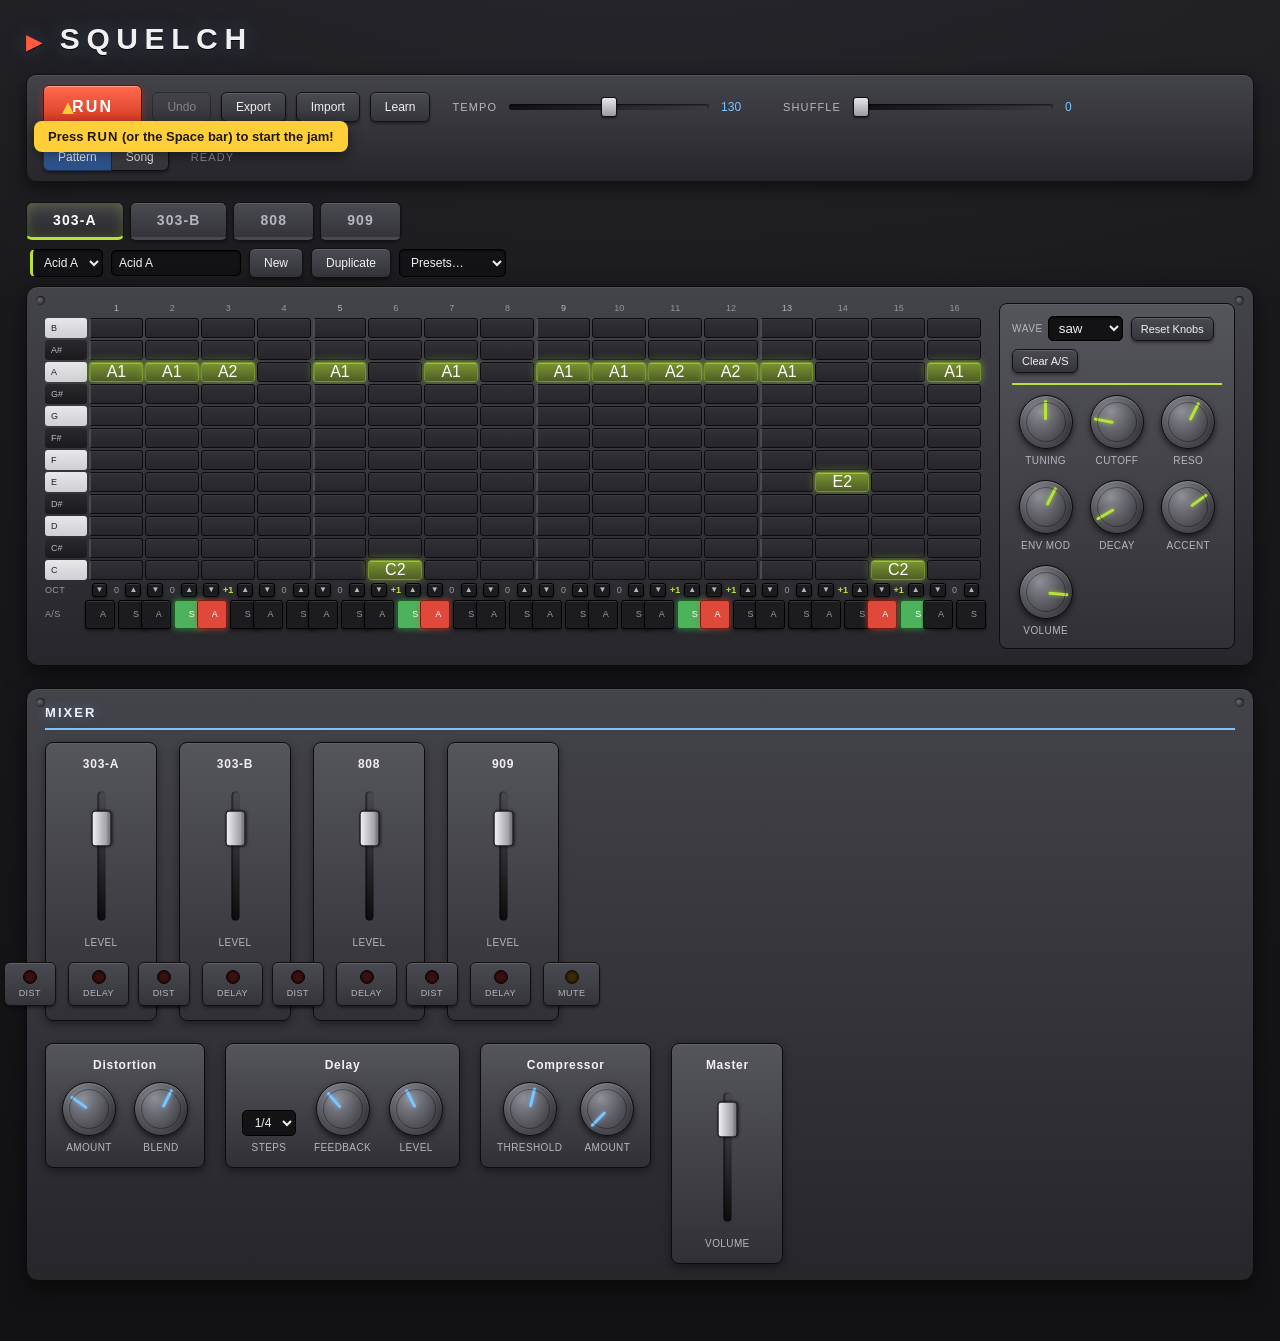
==== index.html @ 25511a31 "Initial commit: SQUELCH ReBirth-style browser rig (through M8 + Learn panel) Co-Authored-By: Claude " ====
<!doctype html>
<html lang="en">
<head>
<meta charset="utf-8">
<meta name="viewport" content="width=device-width, initial-scale=1">
<title>SQUELCH</title>
<link rel="stylesheet" href="css/style.css">
</head>
<body>
<a class="skip-link" href="#instrument-tabs">Skip to the sequencer</a>
<h1>SQUELCH</h1>

<header class="transport" role="region" aria-label="Transport">
  <div class="row">
    <button id="play" class="run-btn" aria-pressed="false">RUN</button>
    <button id="undo" disabled>Undo</button>
    <button id="export">Export</button>
    <button id="import">Import</button>
    <button id="learn">Learn</button>
    <input type="file" id="importFile" accept=".json,application/json" hidden aria-hidden="true">
  </div>
  <div class="row"><label for="tempo">Tempo</label><input type="range" id="tempo" step="1" aria-label="Tempo, beats per minute"><span class="val" id="tempoVal" aria-hidden="true"></span></div>
  <div class="row"><label for="shuffle">Shuffle</label><input type="range" id="shuffle" min="0" max="1" step="0.01" value="0" aria-label="Shuffle amount"><span class="val" id="shuffleVal" aria-hidden="true">0</span></div>
  <div class="row view-toggle" role="group" aria-label="Playback mode">
    <button id="viewPattern" class="active" aria-pressed="true">Pattern</button>
    <button id="viewSong" aria-pressed="false">Song</button>
  </div>
  <div id="status" role="status" aria-live="polite">not started</div>
</header>

<main>
  <div id="instrument-tabs"></div>
  <div id="machines"></div>
  <div id="song"></div>
  <div id="mixer"></div>
</main>

<script type="module" src="js/main.js"></script>
</body>
</html>
---- css/style.css ----
/* SQUELCH — M7.5 skeuomorphic pass. Hardware-rack aesthetic, CSS/SVG only,
   no image assets. Per-machine accent color arrives as --accent on
   .machine-section (set in main.js). */

:root {
  --chassis: #17171a;
  --panel-hi: #43434a;
  --panel-lo: #26262b;
  --rail-hi: #55555c;
  --rail-lo: #303036;
  --ink: #f0f0f2;
  --ink-dim: #b6b6be; /* raised from #9a9aa2 for WCAG contrast on the panels */
  --ink-faint: #97979f; /* raised from #6d6d75 */
  --focus: #7cc4ff; /* keyboard focus ring — always visible regardless of --accent */
  --slot: #131315;
  --accent: #7cc4ff; /* default; machines override via --accent */
  --pad-off: linear-gradient(#303036, #26262b);
  --screw: radial-gradient(circle at 40% 40%, #6a6a72, #2a2a2e 70%);
}

* { box-sizing: border-box; }

body {
  font-family: "Helvetica Neue", Arial, sans-serif;
  color: var(--ink);
  margin: 0;
  padding: 22px 26px 60px;
  background:
    radial-gradient(1200px 500px at 50% -120px, #26262c, transparent),
    linear-gradient(#1c1c20, #121214);
  min-height: 100vh;
}

h1 {
  font-size: 30px;
  font-weight: 800;
  letter-spacing: 0.22em;
  margin: 0 0 18px;
  color: var(--ink);
  text-shadow: 0 1px 0 #000, 0 0 22px rgba(124,196,255,0.25);
}
h1::before { content: "▶ "; color: #ff5a3c; font-size: 20px; }

/* ---- Transport bar ---- */
.transport {
  display: flex; align-items: center; gap: 14px 22px; flex-wrap: wrap;
  padding: 10px 16px; border-radius: 10px;
  background: linear-gradient(var(--panel-hi), var(--panel-lo));
  border: 1px solid #111;
  box-shadow: inset 0 1px 0 rgba(255,255,255,0.08), 0 6px 16px rgba(0,0,0,0.5);
  margin-bottom: 18px;
}
.transport .row { margin: 0; display: flex; align-items: center; gap: 10px; }
.transport label { width: auto; font-size: 11px; text-transform: uppercase; letter-spacing: 0.1em; color: var(--ink-dim); }

button {
  background: linear-gradient(#4a4a52, #34343a);
  color: var(--ink);
  border: 1px solid #111;
  padding: 7px 14px;
  border-radius: 6px;
  cursor: pointer;
  font-size: 12px;
  box-shadow: inset 0 1px 0 rgba(255,255,255,0.12), 0 2px 3px rgba(0,0,0,0.4);
}
button:hover { background: linear-gradient(#54545c, #3c3c42); }
button:active { box-shadow: inset 0 2px 4px rgba(0,0,0,0.5); }
button:disabled { opacity: 0.4; cursor: default; box-shadow: none; }

.run-btn {
  font-size: 16px; font-weight: 800; letter-spacing: 0.14em;
  padding: 12px 28px;
  color: #fff;
  background: linear-gradient(#ff6a4d, #d1341c);
  border: 1px solid #5a1508;
  box-shadow: inset 0 1px 0 rgba(255,255,255,0.35), 0 3px 8px rgba(209,52,28,0.5);
}
.run-btn:hover { background: linear-gradient(#ff7a5d, #e13c22); }

.val { min-width: 40px; font-variant-numeric: tabular-nums; font-size: 12px; color: var(--accent); }

/* Native range inputs styled as slim faders. */
input[type=range] {
  -webkit-appearance: none; appearance: none;
  width: 200px; height: 6px; border-radius: 3px;
  background: linear-gradient(to right, #101012, #3a3a40);
  box-shadow: inset 0 1px 2px rgba(0,0,0,0.7);
}
input[type=range]::-webkit-slider-thumb {
  -webkit-appearance: none; width: 16px; height: 20px; border-radius: 3px;
  background: linear-gradient(#e6e6ea, #9a9aa2);
  border: 1px solid #111; box-shadow: 0 1px 2px rgba(0,0,0,0.6);
  cursor: pointer;
}
input[type=range]::-moz-range-thumb {
  width: 16px; height: 20px; border-radius: 3px;
  background: linear-gradient(#e6e6ea, #9a9aa2); border: 1px solid #111; cursor: pointer;
}

#status { color: var(--ink-faint); font-size: 11px; text-transform: uppercase; letter-spacing: 0.1em; }

/* ---- Console: instrument tabs + one editor + docked mixer ---- */
.view-toggle { gap: 0 !important; }
.view-toggle button { border-radius: 0; font-size: 12px; padding: 6px 14px; }
.view-toggle button:first-child { border-radius: 6px 0 0 6px; }
.view-toggle button:last-child { border-radius: 0 6px 6px 0; border-left: none; }
.view-toggle button.active { background: linear-gradient(#3f6db0, #2b4f86); border-color: #1a3358; color: #fff; }

#instrument-tabs { display: flex; gap: 6px; margin-top: 20px; }
.inst-tab-btn {
  font-size: 14px; font-weight: 700; letter-spacing: 0.08em; padding: 9px 26px;
  border-bottom: 3px solid transparent; color: var(--ink-dim);
}
.inst-tab-btn.active {
  background: linear-gradient(var(--panel-hi), var(--panel-lo));
  border-bottom-color: var(--accent); color: #fff;
  box-shadow: inset 0 0 14px color-mix(in srgb, var(--accent) 25%, transparent);
}
#machines { margin-top: 8px; }
#song { margin-top: 8px; }
#mixer { margin-top: 22px; }

/* Editor split: sequencer on the left, inspector on the right. */
.p303-body, .pdrum-body { display: flex; gap: 18px; align-items: flex-start; }
.seq-col { flex: 1; min-width: 0; }
.inspector {
  flex: 0 0 236px;
  background: linear-gradient(var(--rail-hi), var(--rail-lo));
  border: 1px solid #0c0c0e; border-radius: 8px; padding: 12px;
  box-shadow: inset 0 1px 0 rgba(255,255,255,0.06);
}

.panel303, .panelDrum, .panelSong, .panelMixer {
  position: relative;
  background: linear-gradient(var(--panel-hi), var(--panel-lo));
  border: 1px solid #0c0c0e;
  border-radius: 12px;
  padding: 16px 18px;
  box-shadow: inset 0 1px 0 rgba(255,255,255,0.07), 0 8px 22px rgba(0,0,0,0.5);
}
/* Decorative corner screws. */
.panel303::before, .panelDrum::before, .panelSong::before, .panelMixer::before,
.panel303::after, .panelDrum::after, .panelSong::after, .panelMixer::after {
  content: ""; position: absolute; width: 9px; height: 9px; border-radius: 50%;
  background: var(--screw); box-shadow: inset 0 1px 1px rgba(0,0,0,0.6);
  top: 9px;
}
.panel303::before, .panelDrum::before, .panelSong::before, .panelMixer::before { left: 9px; }
.panel303::after, .panelDrum::after, .panelSong::after, .panelMixer::after { right: 9px; }

.panel303 h2, .panelDrum h2, .panelSong h2, .panelMixer h2 {
  font-size: 13px; font-weight: 700; letter-spacing: 0.16em; text-transform: uppercase;
  margin: 0; color: var(--ink);
  text-shadow: 0 0 12px color-mix(in srgb, var(--accent) 45%, transparent);
}
/* full-width accent underline for panels that keep a plain title */
.panelSong h2, .panelMixer h2 { margin-bottom: 12px; padding-bottom: 8px; border-bottom: 2px solid var(--accent); }

/* ---- Machine section (pattern bar + panel) ---- */
.machine-section { display: flex; flex-direction: column; }
.pattern-bar {
  display: flex; gap: 8px; align-items: center; margin-bottom: 8px; flex-wrap: wrap;
  padding-left: 4px;
}
.pattern-bar select, .pattern-bar input {
  background: var(--slot); color: var(--ink); border: 1px solid #000; border-radius: 5px;
  padding: 5px 7px; font-size: 12px;
  box-shadow: inset 0 1px 2px rgba(0,0,0,0.6);
}
.pattern-bar .pat-name { width: 130px; }
.pattern-bar .pat-select { border-left: 3px solid var(--accent); }

/* ---- Inspector (shared by 303 + drums) ---- */
.insp-head { display: flex; flex-wrap: wrap; align-items: center; gap: 8px; padding-bottom: 10px; margin-bottom: 10px; border-bottom: 2px solid var(--accent); }
.wave-pick { display: flex; align-items: center; gap: 5px; font-size: 10px; text-transform: uppercase; letter-spacing: 0.06em; color: var(--ink-dim); }
.wave-pick select {
  background: var(--slot); color: var(--ink); border: 1px solid #000; border-radius: 5px; padding: 3px 6px;
  box-shadow: inset 0 1px 2px rgba(0,0,0,0.6);
}
.reset-knobs, .clear-as { font-size: 11px; padding: 5px 9px; }
.knob-grid { display: grid; grid-template-columns: repeat(3, 1fr); gap: 14px 4px; justify-items: center; }

.insp-accent { display: flex; justify-content: center; padding-bottom: 12px; margin-bottom: 12px; border-bottom: 2px solid var(--accent); }
.insp-lane-title { font-size: 13px; font-weight: 700; letter-spacing: 0.04em; color: var(--accent); text-align: center; margin-bottom: 10px; }
.insp-knobs { display: grid; grid-template-columns: repeat(2, 1fr); gap: 14px 4px; justify-items: center; }

/* ---- 303 piano-roll: one octave vertical x 16 steps ---- */
.pianoroll { --pr-gutter: 42px; display: flex; flex-direction: column; gap: 3px; }
.pr-header, .pr-oct, .pr-flags { display: grid; grid-template-columns: var(--pr-gutter) repeat(16, minmax(0, 1fr)); gap: 3px; }
.pr-grid { display: grid; grid-template-columns: var(--pr-gutter) repeat(16, minmax(0, 1fr)); gap: 2px; }
.pr-gutter { font-size: 9px; text-transform: uppercase; letter-spacing: 0.04em; color: var(--ink-faint); display: flex; align-items: center; }

.pr-stepnum { text-align: center; font-size: 9px; color: var(--ink-faint); font-variant-numeric: tabular-nums; padding-bottom: 2px; border-radius: 3px; }
.pr-stepnum.beat { color: var(--ink-dim); }
.pr-stepnum.playing { background: #fff; color: #111; font-weight: 700; }

/* piano key row labels */
.pr-key { font-size: 9px; display: flex; align-items: center; padding-left: 6px; border-radius: 3px; height: 20px; }
.pr-key.natural { background: linear-gradient(#e8e8ea, #cfcfd4); color: #222; }
.pr-key.sharp { background: linear-gradient(#2a2a2e, #1a1a1d); color: #bbb; }

/* pitch cells */
.pr-cell {
  height: 20px; border-radius: 3px; cursor: pointer;
  background: var(--pad-off); border: 1px solid #0c0c0e;
  display: flex; align-items: center; justify-content: center;
  font-size: 9px; color: var(--ink-faint); font-variant-numeric: tabular-nums;
  user-select: none; box-shadow: inset 0 1px 0 rgba(255,255,255,0.04);
}
.pr-cell.beat { border-left: 2px solid #4a4a52; }
.pr-cell:hover { border-color: color-mix(in srgb, var(--accent) 55%, #000); }
.pr-cell.col-playing { background: #2e2e34; }
.pr-cell.lit {
  background: linear-gradient(color-mix(in srgb, var(--accent) 60%, #222), color-mix(in srgb, var(--accent) 34%, #1a1a1a));
  border-color: color-mix(in srgb, var(--accent) 65%, #000); color: #fff;
  box-shadow: 0 0 10px color-mix(in srgb, var(--accent) 50%, transparent), inset 0 1px 0 rgba(255,255,255,0.3);
}

/* octave bump strip */
.pr-octcell { display: flex; align-items: center; justify-content: center; gap: 2px; }
.pr-octcell button { background: #1c1c1f; border: 1px solid #000; border-radius: 3px; color: var(--ink-dim); font-size: 8px; line-height: 1; padding: 2px 3px; cursor: pointer; }
.pr-octcell button:hover { color: #fff; border-color: var(--accent); }
.pr-octcell .oct-n { font-size: 9px; color: var(--ink-faint); font-variant-numeric: tabular-nums; min-width: 14px; text-align: center; }
.pr-octcell .oct-n.shifted { color: var(--accent); font-weight: 700; }

/* accent / slide strip */
.pr-flagcell { display: flex; justify-content: center; gap: 3px; }
.pr-flagcell button { border: 1px solid #000; border-radius: 3px; width: 16px; background: #1c1c1f; color: var(--ink-faint); font-size: 9px; cursor: pointer; line-height: 1.4; }
.pr-flagcell .acc.on { background: #e0483a; color: #fff; border-color: #7a1c12; box-shadow: 0 0 6px rgba(224,72,58,0.6); }
.pr-flagcell .sld.on { background: #4db35a; color: #fff; border-color: #1c5a26; box-shadow: 0 0 6px rgba(77,179,90,0.6); }

/* ---- Drums ---- */
.panelDrum { width: 100%; }
.drum-row { display: flex; align-items: center; margin: 2px 0; gap: 10px; }
.drum-name {
  flex: 0 0 96px; text-align: left;
  font-size: 12px; font-weight: 600; letter-spacing: 0.02em;
  color: var(--ink-dim); background: var(--slot);
  border: 1px solid #000; border-radius: 5px; padding: 5px 8px;
  box-shadow: inset 0 1px 2px rgba(0,0,0,0.5);
}
.drum-name:hover { color: var(--ink); }
.drum-name.selected { color: var(--accent); border-color: var(--accent); box-shadow: 0 0 8px color-mix(in srgb, var(--accent) 40%, transparent); }

.drum-lane { display: grid; grid-template-columns: repeat(16, minmax(0, 1fr)); gap: 4px; flex: 1; }
.dstep {
  background: var(--pad-off);
  border: 1px solid #0c0c0e;
  border-radius: 5px;
  height: 24px;
  display: flex; align-items: center; justify-content: center;
  cursor: pointer; user-select: none;
  box-shadow: inset 0 1px 0 rgba(255,255,255,0.05), 0 1px 2px rgba(0,0,0,0.4);
  transition: background 0.08s, box-shadow 0.08s;
}
.dstep:nth-child(4n+1) { border-top: 2px solid #55555c; }
.dstep.hit-on {
  background: linear-gradient(color-mix(in srgb, var(--accent) 55%, #222), color-mix(in srgb, var(--accent) 28%, #1a1a1a));
  border-color: color-mix(in srgb, var(--accent) 60%, #000);
  box-shadow: 0 0 10px color-mix(in srgb, var(--accent) 45%, transparent), inset 0 1px 0 rgba(255,255,255,0.25);
}
.dstep.playing { outline: 2px solid #fff; outline-offset: 1px; transform: translateY(-1px); }
.dstep .acc {
  background: #1c1c1f; border: 1px solid #000; border-radius: 3px; color: var(--ink-faint);
  font-size: 8px; padding: 0; width: 13px; line-height: 1.5; cursor: pointer;
}
.dstep .acc.on { background: #e0483a; color: #fff; border-color: #7a1c12; box-shadow: 0 0 6px rgba(224,72,58,0.6); }

/* ---- Song panel ---- */
.song-header { display: flex; align-items: center; gap: 20px; margin-bottom: 12px; flex-wrap: wrap; }
.song-loop { display: flex; align-items: center; gap: 6px; font-size: 12px; color: var(--ink-dim); cursor: pointer; }
.song-rows { display: flex; flex-direction: column; gap: 4px; }
.song-row { display: flex; align-items: center; gap: 8px; padding: 4px 8px; border-radius: 6px; background: rgba(0,0,0,0.15); }
.song-row.playing { background: #2c3f5e; box-shadow: 0 0 12px rgba(91,132,196,0.5); outline: 1px solid #5b84c4; }
.song-row-num { width: 22px; font-size: 12px; color: var(--ink-faint); text-align: right; font-variant-numeric: tabular-nums; }
.song-row select, .song-row .song-repeat {
  background: var(--slot); color: var(--ink); border: 1px solid #000; border-radius: 5px;
  padding: 4px 6px; font-size: 12px; box-shadow: inset 0 1px 2px rgba(0,0,0,0.6);
}
.song-row .song-repeat { width: 48px; }
.song-add { margin-top: 10px; }

/* ---- Mixer ---- */
.panelMixer { width: 100%; }
.mixer-strip { display: flex; gap: 22px; flex-wrap: wrap; align-items: flex-start; }
.mixer-channel {
  display: flex; flex-direction: column; align-items: center; gap: 10px;
  padding: 14px 12px; width: 112px;
  background: linear-gradient(var(--rail-hi), var(--rail-lo));
  border: 1px solid #0c0c0e; border-radius: 8px;
  box-shadow: inset 0 1px 0 rgba(255,255,255,0.08), 0 3px 8px rgba(0,0,0,0.4);
}
.mixer-channel-label { font-size: 12px; font-weight: 700; letter-spacing: 0.06em; color: var(--ink); }
.mixer-toggles { display: flex; gap: 12px; margin-top: 4px; }

.mixer-fx { display: flex; gap: 20px; flex-wrap: wrap; align-items: flex-start; }
.mixer-fx-section {
  display: flex; flex-direction: column; align-items: center; gap: 10px;
  padding: 14px 16px;
  background: linear-gradient(var(--rail-hi), var(--rail-lo));
  border: 1px solid #0c0c0e; border-radius: 8px;
  box-shadow: inset 0 1px 0 rgba(255,255,255,0.08), 0 3px 8px rgba(0,0,0,0.4);
}
.mixer-fx-label { font-size: 12px; font-weight: 700; letter-spacing: 0.06em; color: var(--ink); }
.knob-row { display: flex; gap: 18px; align-items: flex-end; }

/* Rotary knob. */
.knob-widget { display: flex; flex-direction: column; align-items: center; gap: 6px; }
.knob {
  width: 54px; height: 54px; border-radius: 50%;
  background:
    radial-gradient(circle at 50% 120%, rgba(255,255,255,0.12), transparent 60%),
    radial-gradient(circle at 38% 30%, #8f8f98, #35353b 72%);
  border: 1px solid #0a0a0c;
  box-shadow: 0 3px 6px rgba(0,0,0,0.6), inset 0 1px 2px rgba(255,255,255,0.25);
  position: relative; cursor: ns-resize;
}
.knob::after { /* skirt tick ring */
  content: ""; position: absolute; inset: 6px; border-radius: 50%;
  border: 1px solid rgba(0,0,0,0.35);
}
.knob-indicator {
  position: absolute; top: 4px; left: 50%; width: 3px; height: 20px; margin-left: -1.5px;
  background: var(--accent, #eee); border-radius: 2px;
  box-shadow: 0 0 5px color-mix(in srgb, var(--accent) 60%, transparent);
  transform-origin: 50% 23px;
}
.knob-value {
  position: absolute; bottom: -22px; left: 50%; transform: translateX(-50%);
  font-size: 10px; font-variant-numeric: tabular-nums; color: var(--ink);
  background: #000; padding: 1px 5px; border-radius: 3px; white-space: nowrap;
  opacity: 0; transition: opacity 0.1s; pointer-events: none; z-index: 3;
}
.knob.dragging .knob-value { opacity: 1; }
.knob-label { font-size: 10px; letter-spacing: 0.04em; color: var(--ink-dim); text-transform: uppercase; }
.knob-widget select {
  width: 54px; height: 26px; font-size: 12px; text-align: center;
  background: var(--slot); color: var(--ink); border: 1px solid #000; border-radius: 5px;
}

/* Vertical fader (rotated native range). */
.fader-wrap { display: flex; flex-direction: column; align-items: center; gap: 6px; }
.fader-track { width: 40px; height: 150px; display: flex; align-items: center; justify-content: center; }
.fader-track input[type=range] {
  width: 136px; transform: rotate(-90deg);
  -webkit-appearance: none; appearance: none; background: transparent; margin: 0; box-shadow: none;
}
.fader-track input[type=range]::-webkit-slider-runnable-track {
  height: 8px; border-radius: 4px;
  background: linear-gradient(to right, #0d0d0f, #4a4a52);
  box-shadow: inset 0 1px 2px rgba(0,0,0,0.8);
}
.fader-track input[type=range]::-webkit-slider-thumb {
  -webkit-appearance: none; width: 36px; height: 20px;
  background: linear-gradient(#f0f0f4, #8a8a92);
  border: 1px solid #111; border-radius: 4px; margin-top: -6px;
  box-shadow: 0 1px 3px rgba(0,0,0,0.7), inset 0 -3px 0 rgba(0,0,0,0.15);
}
.fader-track input[type=range]::-moz-range-track {
  height: 8px; border-radius: 4px; background: linear-gradient(to right, #0d0d0f, #4a4a52);
}
.fader-track input[type=range]::-moz-range-thumb {
  width: 36px; height: 20px; background: linear-gradient(#f0f0f4, #8a8a92);
  border: 1px solid #111; border-radius: 4px;
}
.fader-label { font-size: 10px; letter-spacing: 0.04em; color: var(--ink-dim); text-transform: uppercase; }

/* LED toggle. */
.led-toggle { display: flex; flex-direction: column; align-items: center; gap: 4px; cursor: pointer; user-select: none; }
.led-toggle .led {
  width: 14px; height: 14px; border-radius: 50%;
  background: #3a1010; border: 1px solid #0a0404;
  box-shadow: inset 0 0 3px rgba(0,0,0,0.9);
}
.led-toggle.on .led { background: #ff4433; box-shadow: 0 0 9px 2px #ff4433, inset 0 0 2px rgba(255,255,255,0.7); }
.led-toggle.mute-led .led { background: #3a2a08; border-color: #120c02; }
.led-toggle.mute-led.on .led { background: #ffaa22; box-shadow: 0 0 9px 2px #ffaa22, inset 0 0 2px rgba(255,255,255,0.7); }
.led-toggle .led-label { font-size: 9px; text-transform: uppercase; letter-spacing: 0.05em; color: var(--ink-dim); }

/* ---- First-run nudge ---- */
#nudge {
  position: fixed; top: 96px; left: 34px; z-index: 50;
  display: flex; flex-direction: column; align-items: flex-start; gap: 2px;
  pointer-events: none;
}
.nudge-arrow { color: #ffcf3a; font-size: 20px; margin-left: 24px; animation: nudge-bounce 0.9s ease-in-out infinite; }
.nudge-text {
  background: #ffcf3a; color: #201800; font-size: 13px; font-weight: 600;
  padding: 8px 14px; border-radius: 8px; box-shadow: 0 4px 14px rgba(0,0,0,0.5);
}
.nudge-text b { letter-spacing: 0.08em; }
@keyframes nudge-bounce { 0%, 100% { transform: translateY(0); } 50% { transform: translateY(-5px); } }

/* ============================================================
   Accessibility
   ============================================================ */

/* Screen-reader-only content (kept in the a11y tree, hidden visually). */
.sr-only {
  position: absolute; width: 1px; height: 1px; padding: 0; margin: -1px;
  overflow: hidden; clip: rect(0 0 0 0); white-space: nowrap; border: 0;
}

/* Skip link — first focusable element, reveals on focus. */
.skip-link {
  position: absolute; left: 8px; top: -48px; z-index: 100;
  background: var(--focus); color: #06263f; font-weight: 700;
  padding: 8px 14px; border-radius: 6px; text-decoration: none;
  transition: top 0.15s;
}
.skip-link:focus { top: 8px; }

/* One clear, consistent keyboard-focus ring on every interactive control,
   including the custom knob/pad/cell widgets. Mouse clicks don't trigger it. */
button:focus-visible,
select:focus-visible,
input:focus-visible,
a:focus-visible,
.knob:focus-visible,
.pr-cell:focus-visible,
.dstep:focus-visible,
.drum-name:focus-visible,
.inst-tab-btn:focus-visible {
  outline: 3px solid var(--focus);
  outline-offset: 2px;
  z-index: 5;
}
/* The pads are dense — keep the ring inside so it isn't clipped by neighbours. */
.pr-cell:focus-visible, .dstep:focus-visible { outline-offset: -1px; }

/* The step/pad/knob elements are now <button>s — strip default button chrome
   so they keep their designed look. */
.pr-cell, .dstep, .knob {
  font: inherit; padding: 0; -webkit-appearance: none; appearance: none;
}
.pr-cell { color: var(--ink-faint); }

/* Respect reduced-motion: kill the playhead nudge and pad transitions. */
@media (prefers-reduced-motion: reduce) {
  *, *::before, *::after { animation-duration: 0.001ms !important; animation-iteration-count: 1 !important; transition-duration: 0.001ms !important; }
  .nudge-arrow { animation: none; }
  .step.playing, .dstep.playing { transform: none; }
}

/* Honour a user request for more contrast. */
@media (prefers-contrast: more) {
  :root { --ink-dim: #dcdce0; --ink-faint: #c4c4ca; }
  .pr-cell, .dstep { border-color: #000; }
  .pr-cell.lit, .dstep.hit-on { outline: 1px solid #fff; }
  button, select, input { border-color: #000; }
}

/* ============================================================
   Learn modal (tutorial + history)
   ============================================================ */
.modal-backdrop {
  position: fixed; inset: 0; z-index: 100;
  display: flex; align-items: center; justify-content: center;
  background: rgba(0,0,0,0.6); padding: 24px;
}
.modal-backdrop[hidden] { display: none; }
.modal-dialog {
  display: flex; flex-direction: column;
  width: 100%; max-width: 660px; max-height: 86vh;
  background: linear-gradient(#2c2c31, #222226);
  border: 1px solid #0c0c0e; border-radius: 12px;
  box-shadow: 0 18px 50px rgba(0,0,0,0.7), inset 0 1px 0 rgba(255,255,255,0.08);
}
.modal-head {
  display: flex; align-items: center; justify-content: space-between;
  padding: 16px 20px; border-bottom: 1px solid #111;
}
.modal-head h2 { margin: 0; font-size: 18px; font-weight: 700; letter-spacing: 0.08em; text-transform: uppercase; color: var(--ink); }
.modal-close { font-size: 14px; line-height: 1; padding: 6px 10px; }
.modal-tabs { display: flex; gap: 6px; padding: 12px 20px 0; }
.modal-tab { font-size: 13px; font-weight: 600; padding: 8px 16px; border-bottom: 3px solid transparent; }
.modal-tab.active { color: #fff; border-bottom-color: var(--focus); background: linear-gradient(#3a3a40, #2c2c31); }
.modal-body {
  padding: 18px 22px 24px; overflow-y: auto;
  color: #dcdce0; font-size: 15px; line-height: 1.62;
}
.modal-body b { color: #fff; font-weight: 700; }
.help-lead { margin: 0 0 16px; font-size: 15px; color: #eaeaee; }
.help-steps { margin: 0; padding-left: 22px; display: flex; flex-direction: column; gap: 11px; }
.help-steps li { padding-left: 4px; }
.help-note { margin: 18px 0 0; padding: 12px 14px; background: rgba(255,255,255,0.04); border-left: 3px solid var(--focus); border-radius: 0 6px 6px 0; font-size: 14px; color: #c7c7cd; }
.kbd {
  display: inline-block; font-family: ui-monospace, Menlo, monospace; font-size: 12px;
  padding: 1px 6px; border-radius: 4px; background: #14141a; border: 1px solid #000;
  box-shadow: inset 0 1px 0 rgba(255,255,255,0.08); color: #e8e8ea;
}
.machine-note { margin: 0 0 18px; padding: 14px 16px; background: rgba(255,255,255,0.03); border-radius: 8px; border: 1px solid #1a1a1e; }
.machine-note h4 { margin: 0 0 6px; font-size: 15px; font-weight: 700; color: #fff; }
.machine-note p { margin: 0; }
.machine-note .yr { font-weight: 500; color: var(--focus); font-size: 13px; margin-left: 6px; letter-spacing: 0.04em; }

/* Learn modal: machine illustrations + reference links. */
.machine-svg { display: block; width: 100%; max-width: 300px; height: auto; margin: 0 0 12px; }
.modal-body a { color: var(--focus); text-decoration: underline; text-underline-offset: 2px; }
.modal-body a:hover { color: #a9d8ff; }
.modal-body i { color: #eaeaee; }
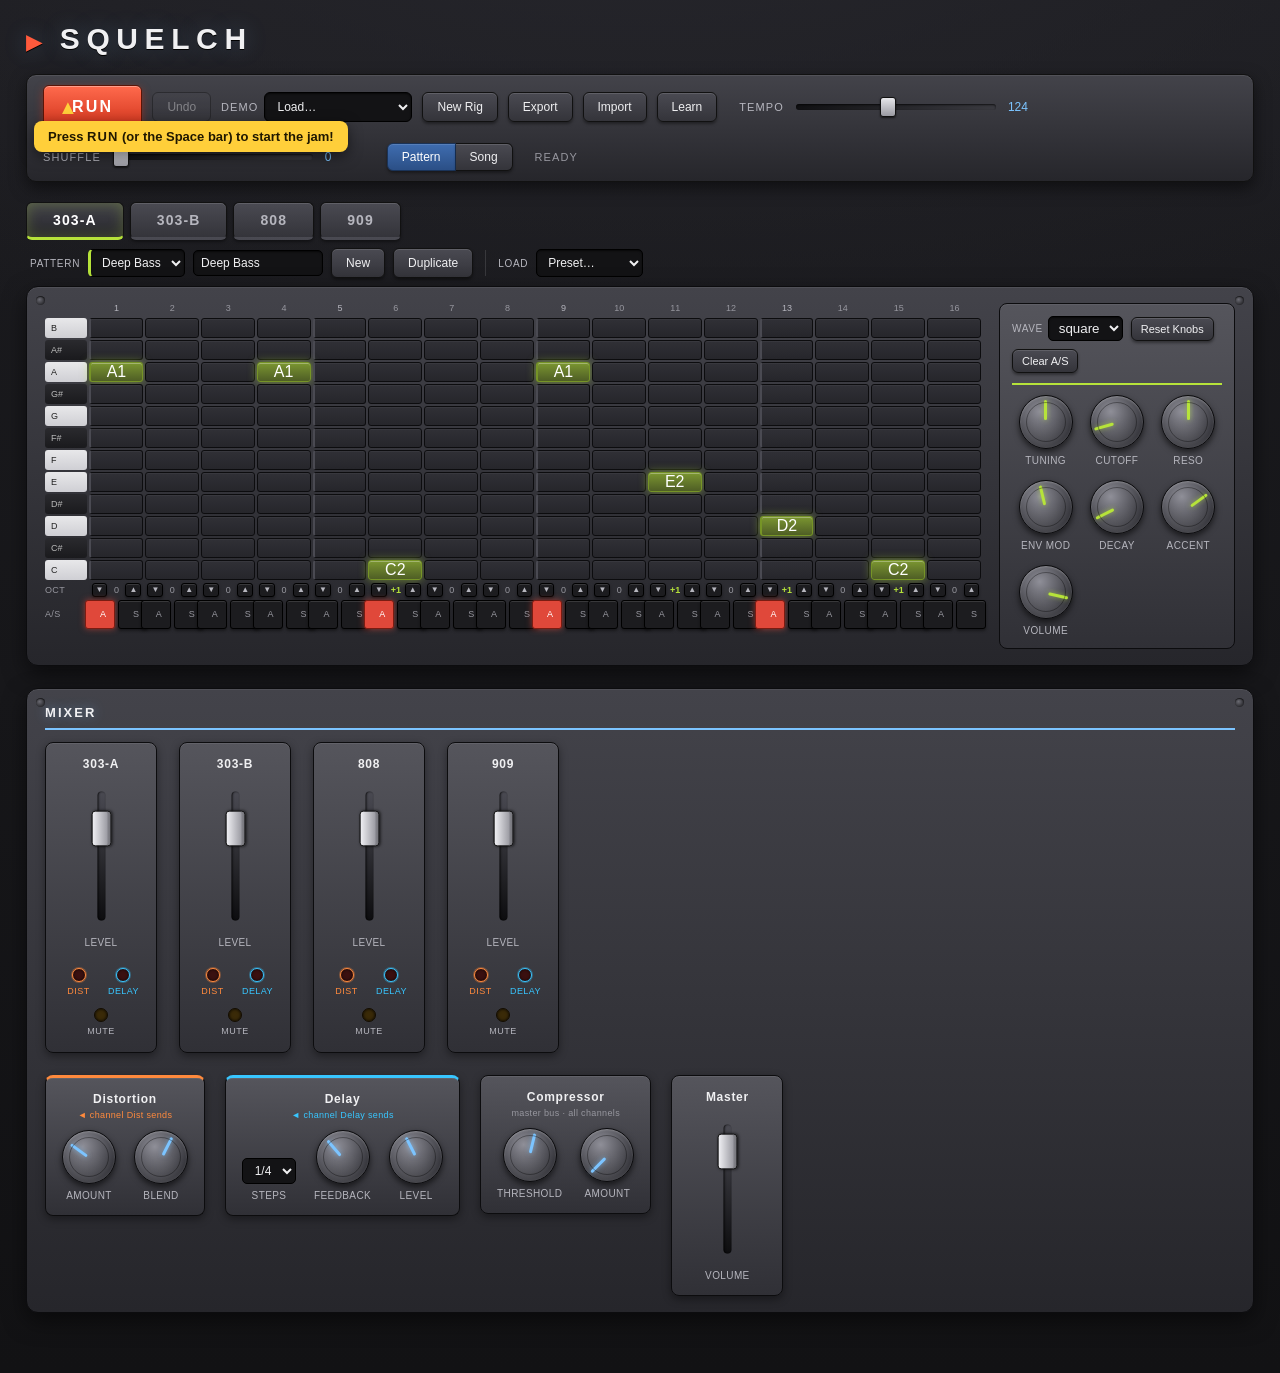
==== commit dbc3ab8b: "Add full-rig genre Demos, one-click blank slate, clearer pattern workflow Addresses user feedback th" ====
--- a/index.html
+++ b/index.html
@@ -14,8 +14,14 @@
   <div class="row">
     <button id="play" class="run-btn" aria-pressed="false">RUN</button>
     <button id="undo" disabled>Undo</button>
-    <button id="export">Export</button>
-    <button id="import">Import</button>
+    <label class="demo-pick">Demo
+      <select id="demos" aria-label="Load a full demo track" title="Load a whole track — tempo, all four machines, and a song arrangement">
+        <option value="">Load…</option>
+      </select>
+    </label>
+    <button id="newRig" title="Clear everything and start from a blank rig">New Rig</button>
+    <button id="export" title="Save your rig to a file">Export</button>
+    <button id="import" title="Load a rig from a file">Import</button>
     <button id="learn">Learn</button>
     <input type="file" id="importFile" accept=".json,application/json" hidden aria-hidden="true">
   </div>
--- a/css/style.css
+++ b/css/style.css
@@ -13,6 +13,8 @@
   --ink-faint: #97979f; /* raised from #6d6d75 */
   --focus: #7cc4ff; /* keyboard focus ring — always visible regardless of --accent */
   --slot: #131315;
+  --fx-dist: #ff8a3d;  /* distortion send/section accent — links channel Dist LED to the Distortion box */
+  --fx-delay: #38c6ff; /* delay send/section accent — links channel Delay LED to the Delay box */
   --accent: #7cc4ff; /* default; machines override via --accent */
   --pad-off: linear-gradient(#303036, #26262b);
   --screw: radial-gradient(circle at 40% 40%, #6a6a72, #2a2a2e 70%);
@@ -52,6 +54,13 @@
 }
 .transport .row { margin: 0; display: flex; align-items: center; gap: 10px; }
 .transport label { width: auto; font-size: 11px; text-transform: uppercase; letter-spacing: 0.1em; color: var(--ink-dim); }
+/* Full-rig Demo picker in the transport. */
+.demo-pick { display: inline-flex; align-items: center; gap: 6px; }
+.demo-pick select {
+  background: var(--slot); color: var(--ink); border: 1px solid #000; border-radius: 6px;
+  padding: 6px 8px; font-size: 12px; text-transform: none; letter-spacing: normal;
+  box-shadow: inset 0 1px 2px rgba(0,0,0,0.6);
+}
 
 button {
   background: linear-gradient(#4a4a52, #34343a);
@@ -169,6 +178,9 @@
 }
 .pattern-bar .pat-name { width: 130px; }
 .pattern-bar .pat-select { border-left: 3px solid var(--accent); }
+/* Mini section labels so the two selects don't read as duplicates. */
+.pat-bar-label { font-size: 10px; text-transform: uppercase; letter-spacing: 0.07em; color: var(--ink-dim); }
+.pat-bar-divider { width: 1px; align-self: stretch; margin: 2px 4px; background: rgba(255,255,255,0.12); }
 
 /* ---- Inspector (shared by 303 + drums) ---- */
 .insp-head { display: flex; flex-wrap: wrap; align-items: center; gap: 8px; padding-bottom: 10px; margin-bottom: 10px; border-bottom: 2px solid var(--accent); }
@@ -291,7 +303,13 @@
   box-shadow: inset 0 1px 0 rgba(255,255,255,0.08), 0 3px 8px rgba(0,0,0,0.4);
 }
 .mixer-channel-label { font-size: 12px; font-weight: 700; letter-spacing: 0.06em; color: var(--ink); }
-.mixer-toggles { display: flex; gap: 12px; margin-top: 4px; }
+/* Keep every channel's sends inside its own 112px box, aligned under it:
+   Dist | Delay on the top row, Mute spanning the row below. */
+.mixer-toggles {
+  display: grid; grid-template-columns: 1fr 1fr; gap: 8px 4px;
+  width: 100%; margin-top: 8px; justify-items: center;
+}
+.mixer-toggles .mute-led { grid-column: 1 / -1; }
 
 .mixer-fx { display: flex; gap: 20px; flex-wrap: wrap; align-items: flex-start; }
 .mixer-fx-section {
@@ -302,6 +320,14 @@
   box-shadow: inset 0 1px 0 rgba(255,255,255,0.08), 0 3px 8px rgba(0,0,0,0.4);
 }
 .mixer-fx-label { font-size: 12px; font-weight: 700; letter-spacing: 0.06em; color: var(--ink); }
+/* Caption under an FX label: where the section's signal comes from. */
+.mixer-fx-sub { font-size: 9px; letter-spacing: 0.04em; color: var(--ink-faint); margin-top: -6px; text-align: center; }
+/* Send-FX sections wear a top accent bar matching their per-channel LED, so a
+   glance ties the channel Dist/Delay toggles to these shared boxes. */
+.mixer-fx-section.fx-dist  { border-top: 3px solid var(--fx-dist); }
+.mixer-fx-section.fx-delay { border-top: 3px solid var(--fx-delay); }
+.mixer-fx-section.fx-dist  .mixer-fx-sub { color: var(--fx-dist); }
+.mixer-fx-section.fx-delay .mixer-fx-sub { color: var(--fx-delay); }
 .knob-row { display: flex; gap: 18px; align-items: flex-end; }
 
 /* Rotary knob. */
@@ -366,7 +392,15 @@
 .fader-label { font-size: 10px; letter-spacing: 0.04em; color: var(--ink-dim); text-transform: uppercase; }
 
 /* LED toggle. */
-.led-toggle { display: flex; flex-direction: column; align-items: center; gap: 4px; cursor: pointer; user-select: none; }
+.led-toggle {
+  display: flex; flex-direction: column; align-items: center; gap: 4px;
+  cursor: pointer; user-select: none;
+  /* It's a <button>: strip the generic button chrome so it reads as a bare LED
+     and doesn't inherit padding: 7px 14px (which bloated the toggle row past
+     the channel width and made adjacent channels' sends collide). */
+  background: none; border: none; box-shadow: none; padding: 2px 0;
+  -webkit-appearance: none; appearance: none; font: inherit;
+}
 .led-toggle .led {
   width: 14px; height: 14px; border-radius: 50%;
   background: #3a1010; border: 1px solid #0a0404;
@@ -376,6 +410,16 @@
 .led-toggle.mute-led .led { background: #3a2a08; border-color: #120c02; }
 .led-toggle.mute-led.on .led { background: #ffaa22; box-shadow: 0 0 9px 2px #ffaa22, inset 0 0 2px rgba(255,255,255,0.7); }
 .led-toggle .led-label { font-size: 9px; text-transform: uppercase; letter-spacing: 0.05em; color: var(--ink-dim); }
+
+/* Send LEDs are color-coded to their shared FX section (see --fx-dist /
+   --fx-delay). The tint shows even when off — a colored ring + label — so the
+   channel→effect routing reads without having to switch the send on. */
+.led-toggle.send-dist .led  { border-color: var(--fx-dist); box-shadow: inset 0 0 3px rgba(0,0,0,0.9), 0 0 0 1px rgba(255,138,61,0.35); }
+.led-toggle.send-delay .led { border-color: var(--fx-delay); box-shadow: inset 0 0 3px rgba(0,0,0,0.9), 0 0 0 1px rgba(56,198,255,0.35); }
+.led-toggle.send-dist.on .led  { background: var(--fx-dist);  box-shadow: 0 0 9px 2px var(--fx-dist),  inset 0 0 2px rgba(255,255,255,0.7); }
+.led-toggle.send-delay.on .led { background: var(--fx-delay); box-shadow: 0 0 9px 2px var(--fx-delay), inset 0 0 2px rgba(255,255,255,0.7); }
+.led-toggle.send-dist .led-label  { color: var(--fx-dist); }
+.led-toggle.send-delay .led-label { color: var(--fx-delay); }
 
 /* ---- First-run nudge ---- */
 #nudge {
